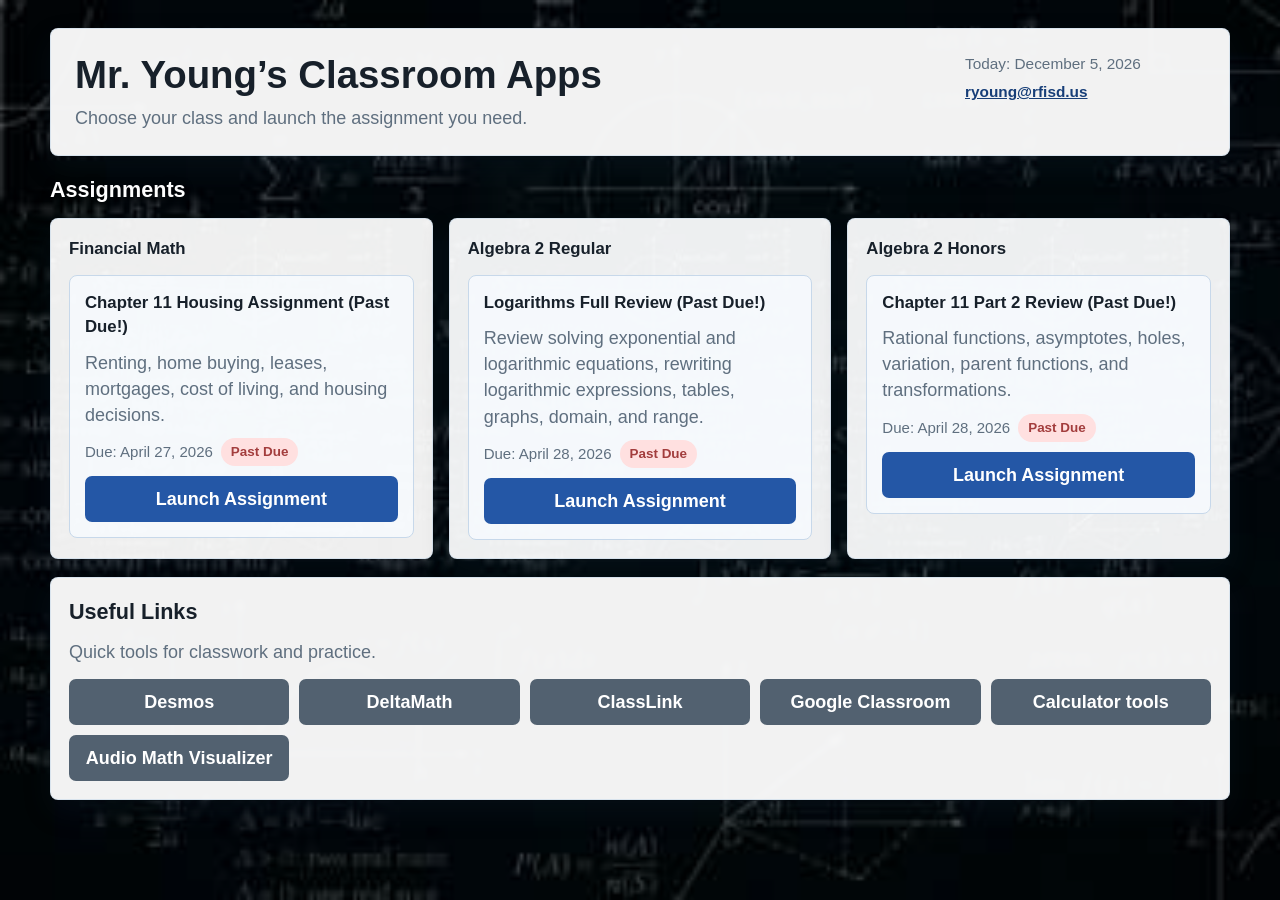
==== index.html @ 144f6362 "Add Audio Math Visualizer to hub useful links" ====
<!doctype html>
<html lang="en">
<head>
  <meta charset="UTF-8">
  <meta name="viewport" content="width=device-width, initial-scale=1">
  <title>Mr. Young&rsquo;s Classroom Apps</title>
  <style>
    :root {
      --bg: #eef4fa;
      --paper: #ffffff;
      --ink: #17202a;
      --muted: #5f6f7f;
      --blue: #2457a6;
      --blue-dark: #173e78;
      --green: #1f7a55;
      --gold: #8a6400;
      --red: #a33d3d;
      --line: #d5e1ed;
      --soft: #f6f9fc;
      --shadow: 0 12px 28px rgba(24, 44, 68, 0.18);
    }

    * {
      box-sizing: border-box;
    }

    body {
      margin: 0;
      min-height: 100vh;
      font-family: Arial, Helvetica, sans-serif;
      color: var(--ink);
      background-color: #101820;
      background-image: url('assets/bg-main.jpg');
      background-size: cover;
      background-position: center;
      background-attachment: fixed;
      background-repeat: no-repeat;
      font-size: 18px;
      line-height: 1.45;
      position: relative;
    }

    body::before {
      content: "";
      position: fixed;
      inset: 0;
      z-index: 0;
      pointer-events: none;
      background: rgba(0, 0, 0, 0.62);
    }

    main {
      width: min(1180px, calc(100% - 28px));
      margin: 0 auto;
      padding: 28px 0;
      position: relative;
      z-index: 1;
    }

    .hero,
    .course-column,
    .links-panel {
      background: rgba(255, 255, 255, 0.95);
      border: 1px solid rgba(213, 225, 237, 0.9);
      border-radius: 8px;
      box-shadow: var(--shadow);
      backdrop-filter: blur(2px);
    }

    .hero {
      padding: 24px;
      margin-bottom: 18px;
      display: grid;
      gap: 16px;
    }

    .hero-top {
      display: flex;
      justify-content: space-between;
      gap: 18px;
      flex-wrap: wrap;
      align-items: flex-start;
    }

    h1,
    h2,
    h3,
    p {
      margin: 0;
    }

    h1 {
      font-size: clamp(1.7rem, 3vw, 2.45rem);
      letter-spacing: 0;
      line-height: 1.15;
    }

    h2 {
      font-size: 1.35rem;
    }

    h3 {
      font-size: 1.05rem;
    }

    .subtitle,
    .muted {
      color: var(--muted);
    }

    .subtitle {
      margin-top: 8px;
    }

    .header-info {
      display: grid;
      gap: 6px;
      min-width: 240px;
      color: var(--muted);
      font-size: 0.96rem;
    }

    .header-info a {
      color: var(--blue-dark);
      font-weight: 700;
    }

    .section-block {
      margin-top: 18px;
    }

    .section-title {
      margin: 0 0 12px;
    }

    .section-block > .section-title {
      color: #ffffff;
      text-shadow: 0 2px 8px rgba(0, 0, 0, 0.55);
    }

    .course-grid {
      display: grid;
      grid-template-columns: repeat(3, minmax(0, 1fr));
      gap: 16px;
    }

    .course-column {
      padding: 18px;
      display: grid;
      gap: 14px;
      align-content: start;
      background:
        linear-gradient(rgba(255, 255, 255, 0.94), rgba(255, 255, 255, 0.94)),
        url('assets/bg-main.jpg') center / cover no-repeat;
    }

    .course-column:nth-child(1) {
      background:
        linear-gradient(rgba(255, 255, 255, 0.93), rgba(255, 255, 255, 0.93)),
        url('assets/bg-finance.jpg') center / cover no-repeat;
    }

    .course-column:nth-child(2),
    .course-column:nth-child(3) {
      background:
        linear-gradient(rgba(255, 255, 255, 0.93), rgba(255, 255, 255, 0.93)),
        url('assets/bg-alg2.jpg') center / cover no-repeat;
    }

    .assignment-list {
      display: grid;
      gap: 12px;
    }

    .assignment-card {
      border: 1px solid #c7d8ea;
      background: rgba(246, 249, 252, 0.97);
      border-radius: 8px;
      padding: 15px;
      display: grid;
      gap: 10px;
    }

    .card-meta {
      display: flex;
      gap: 8px;
      align-items: center;
      flex-wrap: wrap;
      color: var(--muted);
      font-size: 0.94rem;
    }

    .status {
      display: inline-flex;
      align-items: center;
      border-radius: 999px;
      min-height: 28px;
      padding: 4px 10px;
      font-size: 0.84rem;
      font-weight: 700;
      background: #e8eef6;
      color: #33475b;
    }

    .status.upcoming {
      background: #e7f0ff;
      color: var(--blue-dark);
    }

    .status.due-today {
      background: #fff0c2;
      color: var(--gold);
    }

    .status.past-due {
      background: #ffe0e0;
      color: var(--red);
    }

    .launch-link,
    .useful-link {
      display: inline-flex;
      align-items: center;
      justify-content: center;
      min-height: 46px;
      border-radius: 7px;
      padding: 10px 14px;
      color: #ffffff;
      background: var(--blue);
      text-decoration: none;
      font-weight: 700;
    }

    .launch-link:hover,
    .launch-link:focus,
    .useful-link:hover,
    .useful-link:focus {
      background: var(--blue-dark);
      outline: none;
    }

    .empty-note {
      border: 1px dashed #c5d4e4;
      color: var(--muted);
      background: rgba(250, 252, 255, 0.96);
      border-radius: 8px;
      padding: 14px;
    }

    .links-panel {
      padding: 18px;
      display: grid;
      gap: 14px;
    }

    .links-grid {
      display: grid;
      grid-template-columns: repeat(5, minmax(0, 1fr));
      gap: 10px;
    }

    .useful-link {
      background: #526170;
      text-align: center;
    }

    @media (max-width: 920px) {
      .course-grid,
      .links-grid {
        grid-template-columns: 1fr;
      }
    }

    @media (max-width: 640px) {
      body {
        font-size: 17px;
      }

      main {
        padding: 18px 0;
      }

      .hero,
      .course-column,
      .links-panel {
        padding: 16px;
      }
    }
  </style>
  <script>
    // ===== EDIT ASSIGNMENT DATA HERE =====
    // Financial Math assignments
    const financialMathAssignments = [
      {
        title: 'Chapter 11 Housing Assignment',
        description: 'Renting, home buying, leases, mortgages, cost of living, and housing decisions.',
        link: '/classroom-apps/chapter-11-assignment/',
        dueDate: '2026-04-27'
      }
    ];

    // Algebra 2 Regular assignments
    const algebra2RegularAssignments = [
      {
        title: 'Logarithms Full Review',
        description: 'Review solving exponential and logarithmic equations, rewriting logarithmic expressions, tables, graphs, domain, and range.',
        link: 'algebra-2-regular-logarithms-review/',
        dueDate: '2026-04-28'
      }
    ];

    // Algebra 2 Honors assignments
    const algebra2HonorsAssignments = [
      {
        title: 'Chapter 11 Part 2 Review',
        description: 'Rational functions, asymptotes, holes, variation, parent functions, and transformations.',
        link: 'algebra-2-honors-ch11-part-2-review/',
        dueDate: '2026-04-28'
      }
    ];

    const courseSections = [
      { title: 'Financial Math', assignments: financialMathAssignments },
      { title: 'Algebra 2 Regular', assignments: algebra2RegularAssignments },
      { title: 'Algebra 2 Honors', assignments: algebra2HonorsAssignments }
    ];

    const usefulLinks = [
      { title: 'Desmos', link: 'https://www.desmos.com/calculator' },
      { title: 'DeltaMath', link: 'https://www.deltamath.com/' },
      { title: 'ClassLink', link: '#' },
      { title: 'Google Classroom', link: 'https://classroom.google.com/' },
      { title: 'Calculator tools', link: '#' },
      {
        title: 'Audio Math Visualizer',
        description: 'Upload an MP3 or WAV file and watch math-inspired visuals react to the sound.',
        link: 'audio-math-visualizer/'
      }
    ];
    // ===== END EDITABLE DATA =====

    function localDateFromInput(dateText) {
      const parts = dateText.split('-').map(Number);
      return new Date(parts[0], parts[1] - 1, parts[2]);
    }

    function startOfToday() {
      const now = new Date();
      return new Date(now.getFullYear(), now.getMonth(), now.getDate());
    }

    function formatDate(dateText) {
      return localDateFromInput(dateText).toLocaleDateString(undefined, {
        year: 'numeric',
        month: 'long',
        day: 'numeric'
      });
    }

    function assignmentStatus(dueDate) {
      const today = startOfToday().getTime();
      const due = localDateFromInput(dueDate).getTime();
      if (due > today) return { label: 'Upcoming', className: 'upcoming' };
      if (due === today) return { label: 'Due Today', className: 'due-today' };
      return { label: 'Past Due', className: 'past-due' };
    }

    function escapeHtml(value) {
      return String(value).replace(/[&<>\"']/g, character => ({
        '&': '&amp;',
        '<': '&lt;',
        '>': '&gt;',
        '"': '&quot;',
        "'": '&#39;'
      }[character]));
    }

    function renderAssignments() {
      const container = document.getElementById('assignmentColumns');
      container.innerHTML = courseSections.map(section => {
        const cards = section.assignments.length
          ? section.assignments.map(assignment => {
              const status = assignmentStatus(assignment.dueDate);
              const pastDueTitle = status.className === 'past-due' ? ' (Past Due!)' : '';
              return `
                <article class="assignment-card">
                  <h3>${escapeHtml(assignment.title)}${pastDueTitle}</h3>
                  <p class="muted">${escapeHtml(assignment.description)}</p>
                  <div class="card-meta">
                    <span>Due: ${escapeHtml(formatDate(assignment.dueDate))}</span>
                    <span class="status ${status.className}">${status.label}</span>
                  </div>
                  <a class="launch-link" href="${escapeHtml(assignment.link)}" target="_blank" rel="noopener noreferrer">Launch Assignment</a>
                </article>
              `;
            }).join('')
          : '<p class="empty-note">No assignments posted yet.</p>';

        return `
          <section class="course-column" aria-label="${escapeHtml(section.title)} assignments">
            <h3>${escapeHtml(section.title)}</h3>
            <div class="assignment-list">${cards}</div>
          </section>
        `;
      }).join('');
    }

    function renderUsefulLinks() {
      document.getElementById('usefulLinks').innerHTML = usefulLinks.map(item => (
        `<a class="useful-link" href="${escapeHtml(item.link)}" target="_blank" rel="noopener noreferrer" title="${escapeHtml(item.description || item.title)}" aria-label="${escapeHtml(item.description || item.title)}">${escapeHtml(item.title)}</a>`
      )).join('');
    }

    function renderToday() {
      const today = new Date();
      document.getElementById('todayText').textContent = 'Today: ' + today.toLocaleDateString(undefined, {
        year: 'numeric',
        month: 'long',
        day: 'numeric'
      });
    }

    document.addEventListener('DOMContentLoaded', () => {
      renderToday();
      renderAssignments();
      renderUsefulLinks();
    });
  </script>
</head>
<body>
  <main>
    <header class="hero" aria-labelledby="page-title">
      <div class="hero-top">
        <div>
          <h1 id="page-title">Mr. Young&rsquo;s Classroom Apps</h1>
          <p class="subtitle">Choose your class and launch the assignment you need.</p>
        </div>
        <div class="header-info" aria-label="Teacher contact and date">
          <span id="todayText">Today</span>
          <a href="mailto:ryoung@rfisd.us" target="_blank" rel="noopener noreferrer">ryoung@rfisd.us</a>
        </div>
      </div>
    </header>

    <section class="section-block" aria-labelledby="assignments-title">
      <h2 class="section-title" id="assignments-title">Assignments</h2>
      <div class="course-grid" id="assignmentColumns"></div>
    </section>

    <section class="section-block links-panel" aria-labelledby="links-title">
      <div>
        <h2 class="section-title" id="links-title">Useful Links</h2>
        <p class="muted">Quick tools for classwork and practice.</p>
      </div>
      <div class="links-grid" id="usefulLinks"></div>
    </section>
  </main>
</body>
</html>
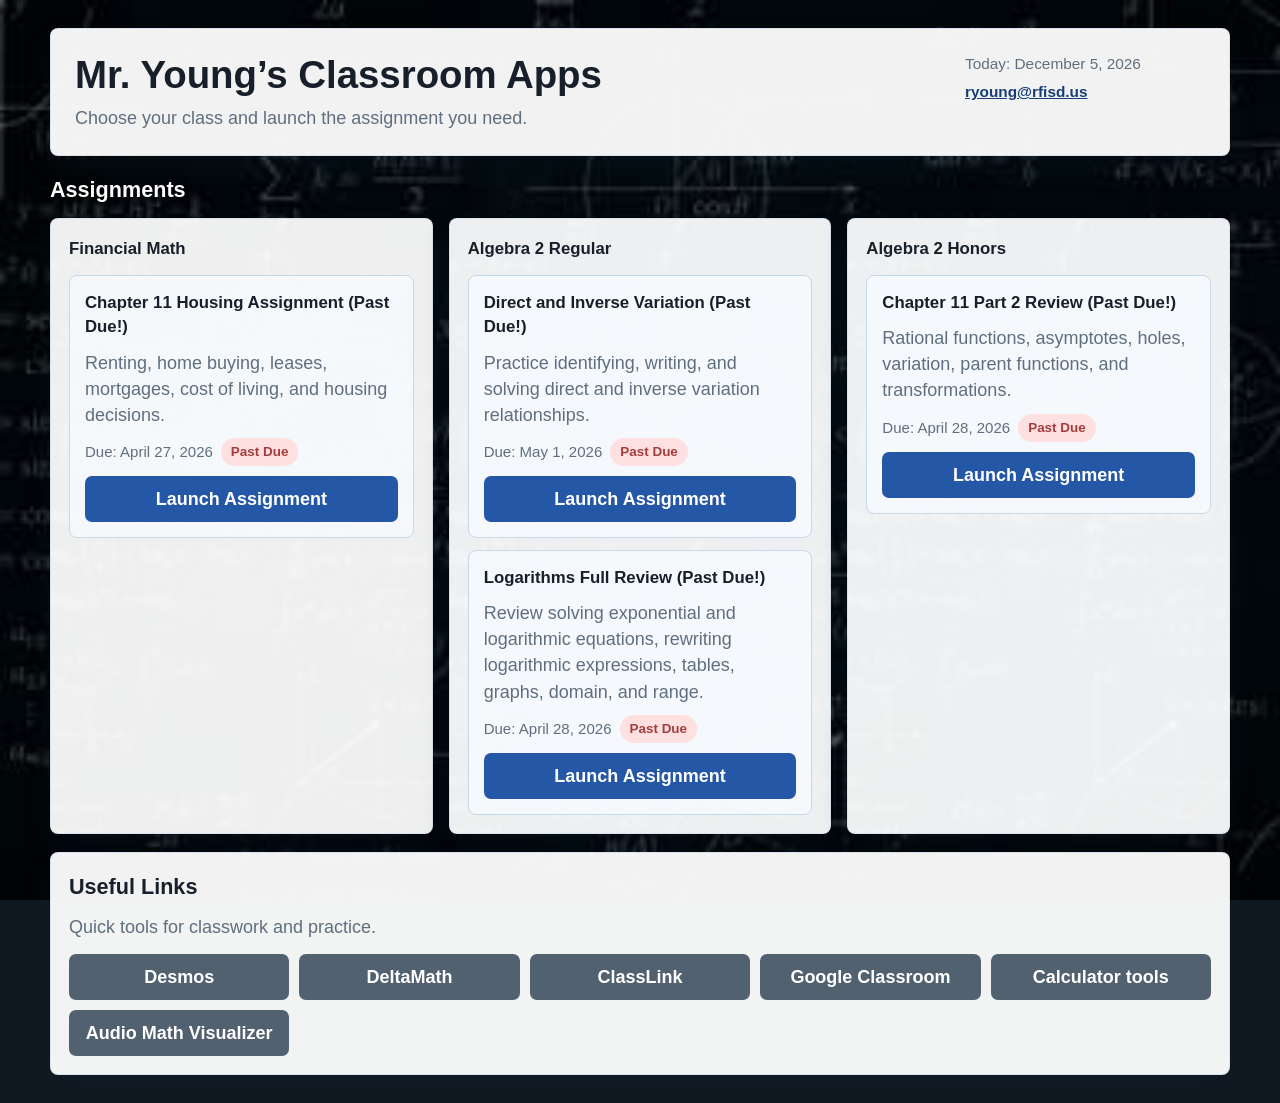
==== commit bf04ce3d: "Add direct and inverse variation to hub" ====
--- a/index.html
+++ b/index.html
@@ -301,6 +301,12 @@
 
     // Algebra 2 Regular assignments
     const algebra2RegularAssignments = [
+      {
+        title: 'Direct and Inverse Variation',
+        description: 'Practice identifying, writing, and solving direct and inverse variation relationships.',
+        link: 'algebra-2-regular-direct-inverse-variation/',
+        dueDate: '2026-05-01'
+      },
       {
         title: 'Logarithms Full Review',
         description: 'Review solving exponential and logarithmic equations, rewriting logarithmic expressions, tables, graphs, domain, and range.',
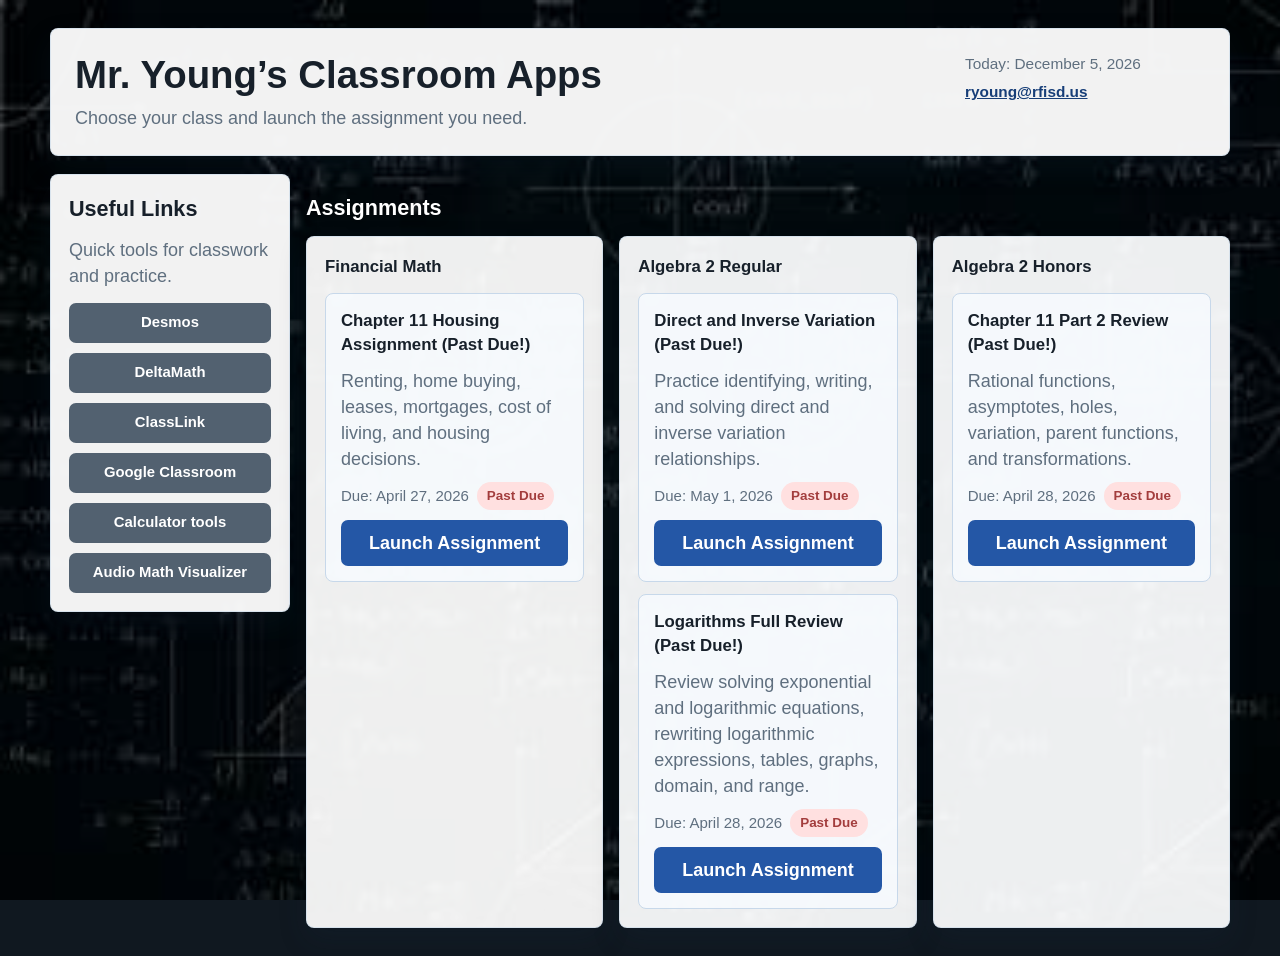
==== commit 03747eb3: "Move useful links to sidebar" ====
--- a/index.html
+++ b/index.html
@@ -129,6 +129,14 @@
       margin-top: 18px;
     }
 
+    .dashboard-layout {
+      margin-top: 18px;
+      display: grid;
+      grid-template-columns: minmax(190px, 240px) minmax(0, 1fr);
+      gap: 16px;
+      align-items: start;
+    }
+
     .section-title {
       margin: 0 0 12px;
     }
@@ -259,14 +267,35 @@
       gap: 10px;
     }
 
+    .sidebar-links .links-grid {
+      grid-template-columns: 1fr;
+    }
+
+    .sidebar-links .useful-link {
+      min-height: 40px;
+      padding: 8px 10px;
+      font-size: 0.93rem;
+    }
+
     .useful-link {
       background: #526170;
       text-align: center;
     }
 
     @media (max-width: 920px) {
-      .course-grid,
+      .dashboard-layout {
+        grid-template-columns: 1fr;
+      }
+
+      .course-grid {
+        grid-template-columns: 1fr;
+      }
+
       .links-grid {
+        grid-template-columns: repeat(2, minmax(0, 1fr));
+      }
+
+      .sidebar-links .links-grid {
         grid-template-columns: 1fr;
       }
     }
@@ -448,18 +477,20 @@
       </div>
     </header>
 
-    <section class="section-block" aria-labelledby="assignments-title">
-      <h2 class="section-title" id="assignments-title">Assignments</h2>
-      <div class="course-grid" id="assignmentColumns"></div>
-    </section>
-
-    <section class="section-block links-panel" aria-labelledby="links-title">
-      <div>
-        <h2 class="section-title" id="links-title">Useful Links</h2>
-        <p class="muted">Quick tools for classwork and practice.</p>
-      </div>
-      <div class="links-grid" id="usefulLinks"></div>
-    </section>
+    <div class="dashboard-layout">
+      <aside class="links-panel sidebar-links" aria-labelledby="links-title">
+        <div>
+          <h2 class="section-title" id="links-title">Useful Links</h2>
+          <p class="muted">Quick tools for classwork and practice.</p>
+        </div>
+        <div class="links-grid" id="usefulLinks"></div>
+      </aside>
+
+      <section class="section-block assignments-panel" aria-labelledby="assignments-title">
+        <h2 class="section-title" id="assignments-title">Assignments</h2>
+        <div class="course-grid" id="assignmentColumns"></div>
+      </section>
+    </div>
   </main>
 </body>
 </html>
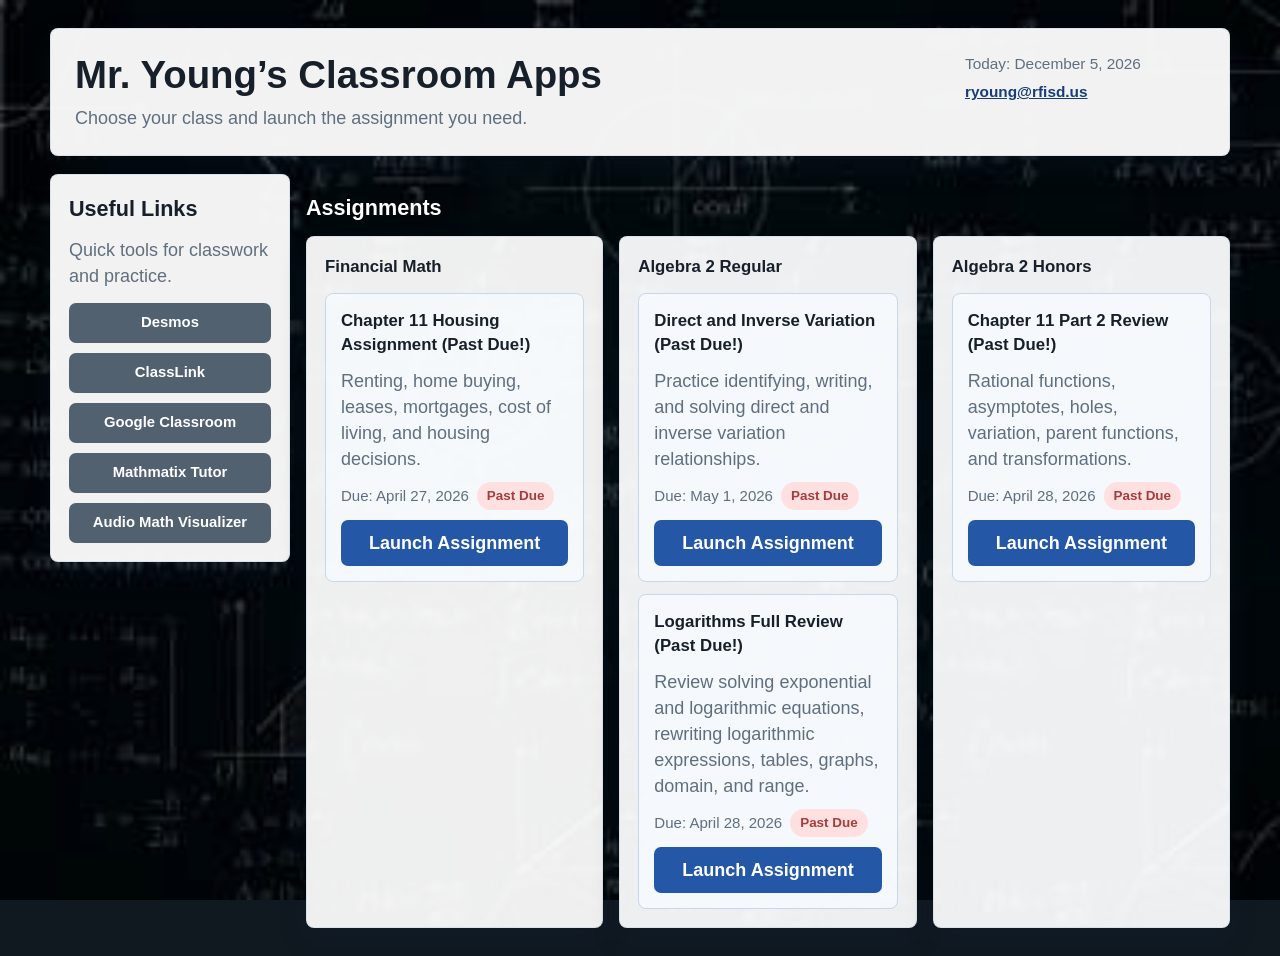
==== commit 640c287e: "Update useful links" ====
--- a/index.html
+++ b/index.html
@@ -362,10 +362,13 @@
 
     const usefulLinks = [
       { title: 'Desmos', link: 'https://www.desmos.com/calculator' },
-      { title: 'DeltaMath', link: 'https://www.deltamath.com/' },
-      { title: 'ClassLink', link: '#' },
+      { title: 'ClassLink', link: 'https://myapps.classlink.com/home' },
       { title: 'Google Classroom', link: 'https://classroom.google.com/' },
-      { title: 'Calculator tools', link: '#' },
+      {
+        title: 'Mathmatix Tutor',
+        description: 'Learning-focused math tutor for guided help without just giving answers.',
+        link: 'https://www.mathmatix.ai/'
+      },
       {
         title: 'Audio Math Visualizer',
         description: 'Upload an MP3 or WAV file and watch math-inspired visuals react to the sound.',
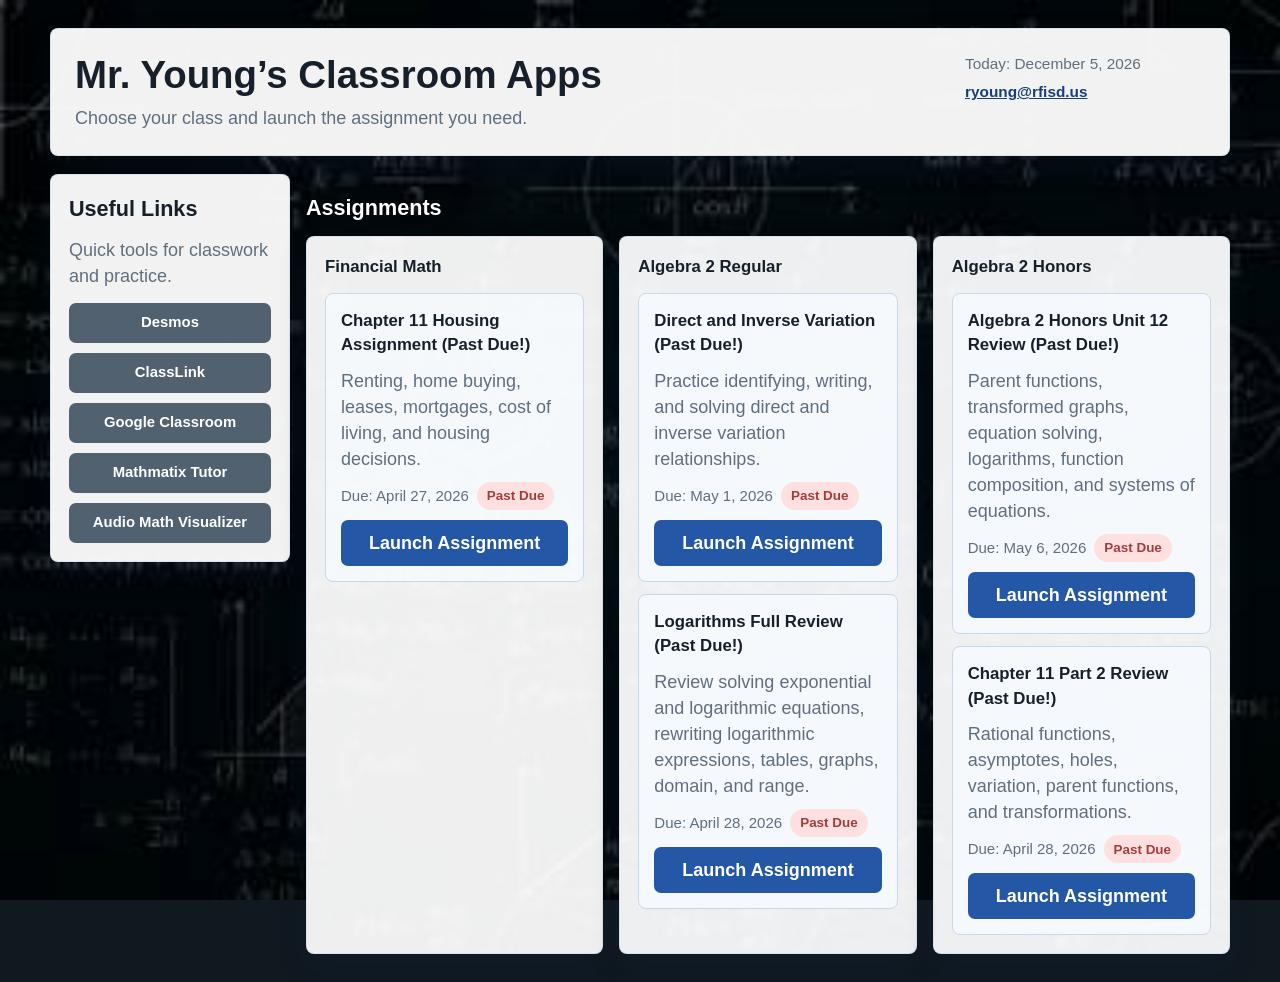
==== commit 3700bccb: "Add Algebra 2 Honors Unit 12 Review to hub" ====
--- a/index.html
+++ b/index.html
@@ -346,6 +346,12 @@
 
     // Algebra 2 Honors assignments
     const algebra2HonorsAssignments = [
+      {
+        title: 'Algebra 2 Honors Unit 12 Review',
+        description: 'Parent functions, transformed graphs, equation solving, logarithms, function composition, and systems of equations.',
+        link: 'algebra-2-honors-unit-12-review/',
+        dueDate: '2026-05-06'
+      },
       {
         title: 'Chapter 11 Part 2 Review',
         description: 'Rational functions, asymptotes, holes, variation, parent functions, and transformations.',
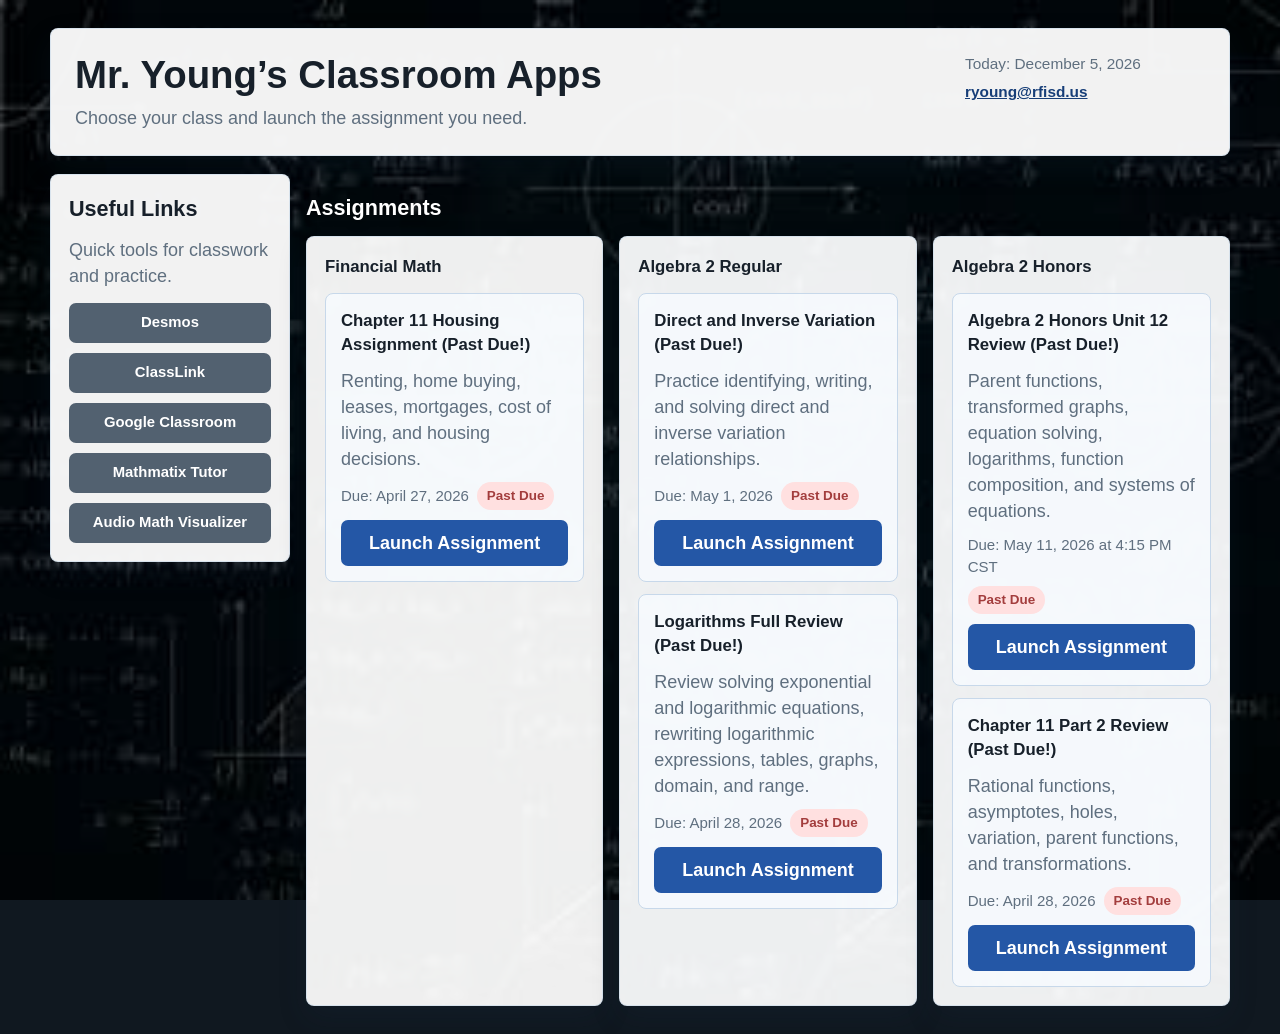
==== commit a80499c0: "Update Unit 12 Honors review due date" ====
--- a/index.html
+++ b/index.html
@@ -350,7 +350,8 @@
         title: 'Algebra 2 Honors Unit 12 Review',
         description: 'Parent functions, transformed graphs, equation solving, logarithms, function composition, and systems of equations.',
         link: 'algebra-2-honors-unit-12-review/',
-        dueDate: '2026-05-06'
+        dueDate: '2026-05-11T16:15:00-06:00',
+        dueDateLabel: 'May 11, 2026 at 4:15 PM CST'
       },
       {
         title: 'Chapter 11 Part 2 Review',
@@ -384,7 +385,8 @@
     // ===== END EDITABLE DATA =====
 
     function localDateFromInput(dateText) {
-      const parts = dateText.split('-').map(Number);
+      const [datePart] = dateText.split('T');
+      const parts = datePart.split('-').map(Number);
       return new Date(parts[0], parts[1] - 1, parts[2]);
     }
 
@@ -393,7 +395,8 @@
       return new Date(now.getFullYear(), now.getMonth(), now.getDate());
     }
 
-    function formatDate(dateText) {
+    function formatDate(dateText, dueDateLabel) {
+      if (dueDateLabel) return dueDateLabel;
       return localDateFromInput(dateText).toLocaleDateString(undefined, {
         year: 'numeric',
         month: 'long',
@@ -431,7 +434,7 @@
                   <h3>${escapeHtml(assignment.title)}${pastDueTitle}</h3>
                   <p class="muted">${escapeHtml(assignment.description)}</p>
                   <div class="card-meta">
-                    <span>Due: ${escapeHtml(formatDate(assignment.dueDate))}</span>
+                    <span>Due: ${escapeHtml(formatDate(assignment.dueDate, assignment.dueDateLabel))}</span>
                     <span class="status ${status.className}">${status.label}</span>
                   </div>
                   <a class="launch-link" href="${escapeHtml(assignment.link)}" target="_blank" rel="noopener noreferrer">Launch Assignment</a>
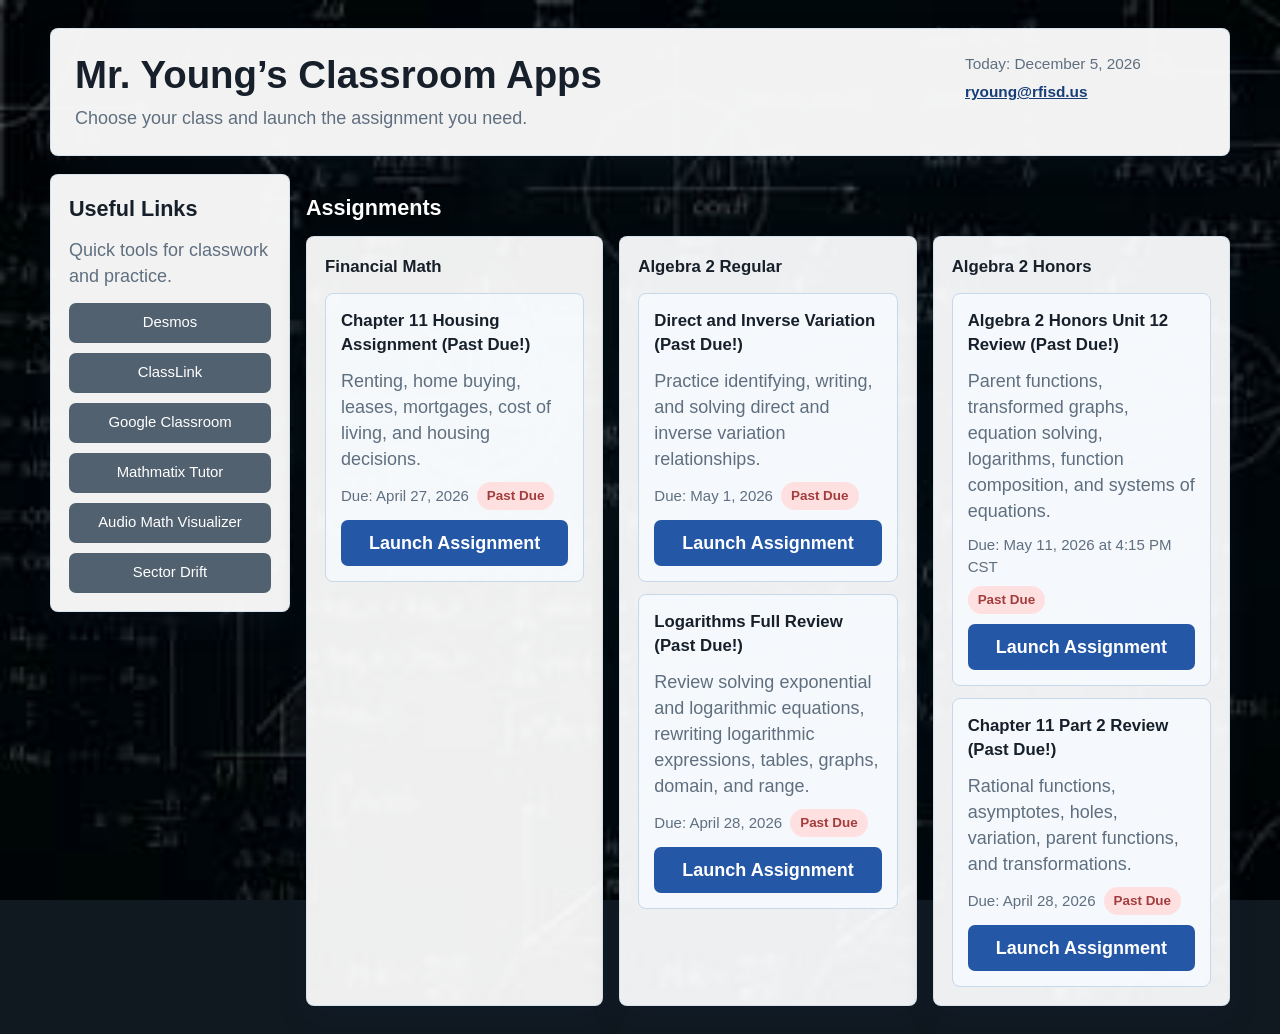
==== commit dd286174: "Add Sector Drift hub PIN gate" ====
--- a/index.html
+++ b/index.html
@@ -280,6 +280,88 @@
     .useful-link {
       background: #526170;
       text-align: center;
+      border: 0;
+      cursor: pointer;
+      font: inherit;
+    }
+
+    .modal-overlay {
+      position: fixed;
+      inset: 0;
+      z-index: 10;
+      display: flex;
+      align-items: center;
+      justify-content: center;
+      padding: 18px;
+      background: rgba(0, 0, 0, 0.64);
+    }
+
+    .modal-overlay[hidden] {
+      display: none;
+    }
+
+    .pin-modal {
+      width: min(420px, 100%);
+      border: 1px solid rgba(213, 225, 237, 0.95);
+      border-radius: 8px;
+      background: rgba(255, 255, 255, 0.98);
+      box-shadow: var(--shadow);
+      padding: 20px;
+      display: grid;
+      gap: 14px;
+    }
+
+    .pin-modal label {
+      display: grid;
+      gap: 6px;
+      color: var(--muted);
+      font-weight: 700;
+    }
+
+    .pin-modal input {
+      width: 100%;
+      min-height: 46px;
+      border: 1px solid #c7d8ea;
+      border-radius: 7px;
+      padding: 9px 12px;
+      font: inherit;
+      color: var(--ink);
+      background: var(--soft);
+    }
+
+    .pin-actions {
+      display: flex;
+      gap: 10px;
+      flex-wrap: wrap;
+      justify-content: flex-end;
+    }
+
+    .pin-button {
+      min-height: 42px;
+      border: 0;
+      border-radius: 7px;
+      padding: 9px 14px;
+      color: #ffffff;
+      background: var(--blue);
+      font: inherit;
+      font-weight: 700;
+      cursor: pointer;
+    }
+
+    .pin-button.secondary {
+      background: #526170;
+    }
+
+    .pin-button:hover,
+    .pin-button:focus {
+      background: var(--blue-dark);
+      outline: none;
+    }
+
+    .pin-message {
+      min-height: 1.45em;
+      color: var(--red);
+      font-weight: 700;
     }
 
     @media (max-width: 920px) {
@@ -367,6 +449,9 @@
       { title: 'Algebra 2 Honors', assignments: algebra2HonorsAssignments }
     ];
 
+    const SECTOR_DRIFT_PIN = "4242";
+    const SECTOR_DRIFT_URL = 'games/sector-drift/';
+
     const usefulLinks = [
       { title: 'Desmos', link: 'https://www.desmos.com/calculator' },
       { title: 'ClassLink', link: 'https://myapps.classlink.com/home' },
@@ -380,6 +465,12 @@
         title: 'Audio Math Visualizer',
         description: 'Upload an MP3 or WAV file and watch math-inspired visuals react to the sound.',
         link: 'audio-math-visualizer/'
+      },
+      {
+        title: 'Sector Drift',
+        description: 'Enter the launch code to open Sector Drift.',
+        link: SECTOR_DRIFT_URL,
+        requiresPin: true
       }
     ];
     // ===== END EDITABLE DATA =====
@@ -453,9 +544,56 @@
     }
 
     function renderUsefulLinks() {
-      document.getElementById('usefulLinks').innerHTML = usefulLinks.map(item => (
-        `<a class="useful-link" href="${escapeHtml(item.link)}" target="_blank" rel="noopener noreferrer" title="${escapeHtml(item.description || item.title)}" aria-label="${escapeHtml(item.description || item.title)}">${escapeHtml(item.title)}</a>`
-      )).join('');
+      document.getElementById('usefulLinks').innerHTML = usefulLinks.map(item => {
+        const title = escapeHtml(item.title);
+        const description = escapeHtml(item.description || item.title);
+
+        if (item.requiresPin) {
+          return `<button class="useful-link" type="button" data-sector-drift-gate title="${description}" aria-label="${description}">${title}</button>`;
+        }
+
+        return `<a class="useful-link" href="${escapeHtml(item.link)}" target="_blank" rel="noopener noreferrer" title="${description}" aria-label="${description}">${title}</a>`;
+      }).join('');
+    }
+
+    function openSectorDriftGate() {
+      const modal = document.getElementById('sectorDriftModal');
+      const input = document.getElementById('sectorDriftPin');
+      document.getElementById('sectorDriftMessage').textContent = '';
+      input.value = '';
+      modal.hidden = false;
+      input.focus();
+    }
+
+    function closeSectorDriftGate() {
+      document.getElementById('sectorDriftModal').hidden = true;
+    }
+
+    function submitSectorDriftPin(event) {
+      event.preventDefault();
+      const input = document.getElementById('sectorDriftPin');
+      const message = document.getElementById('sectorDriftMessage');
+
+      if (input.value.trim() === SECTOR_DRIFT_PIN) {
+        window.location.href = SECTOR_DRIFT_URL;
+        return;
+      }
+
+      message.textContent = 'Access denied. Ask Mr. Young for the launch code.';
+      input.select();
+    }
+
+    function setupSectorDriftGate() {
+      document.getElementById('usefulLinks').addEventListener('click', event => {
+        const gateButton = event.target.closest('[data-sector-drift-gate]');
+        if (gateButton) openSectorDriftGate();
+      });
+
+      document.getElementById('sectorDriftForm').addEventListener('submit', submitSectorDriftPin);
+      document.getElementById('sectorDriftCancel').addEventListener('click', closeSectorDriftGate);
+      document.getElementById('sectorDriftModal').addEventListener('click', event => {
+        if (event.target.id === 'sectorDriftModal') closeSectorDriftGate();
+      });
     }
 
     function renderToday() {
@@ -471,6 +609,7 @@
       renderToday();
       renderAssignments();
       renderUsefulLinks();
+      setupSectorDriftGate();
     });
   </script>
 </head>
@@ -504,5 +643,21 @@
       </section>
     </div>
   </main>
+
+  <div class="modal-overlay" id="sectorDriftModal" hidden>
+    <form class="pin-modal" id="sectorDriftForm" aria-labelledby="sector-drift-title">
+      <h2 id="sector-drift-title">Sector Drift Launch Code</h2>
+      <p class="muted">Enter the classroom PIN before opening Sector Drift.</p>
+      <label for="sectorDriftPin">
+        Launch code
+        <input id="sectorDriftPin" name="sectorDriftPin" type="password" inputmode="numeric" autocomplete="off">
+      </label>
+      <p class="pin-message" id="sectorDriftMessage" aria-live="polite"></p>
+      <div class="pin-actions">
+        <button class="pin-button secondary" type="button" id="sectorDriftCancel">Cancel</button>
+        <button class="pin-button" type="submit">Launch</button>
+      </div>
+    </form>
+  </div>
 </body>
 </html>
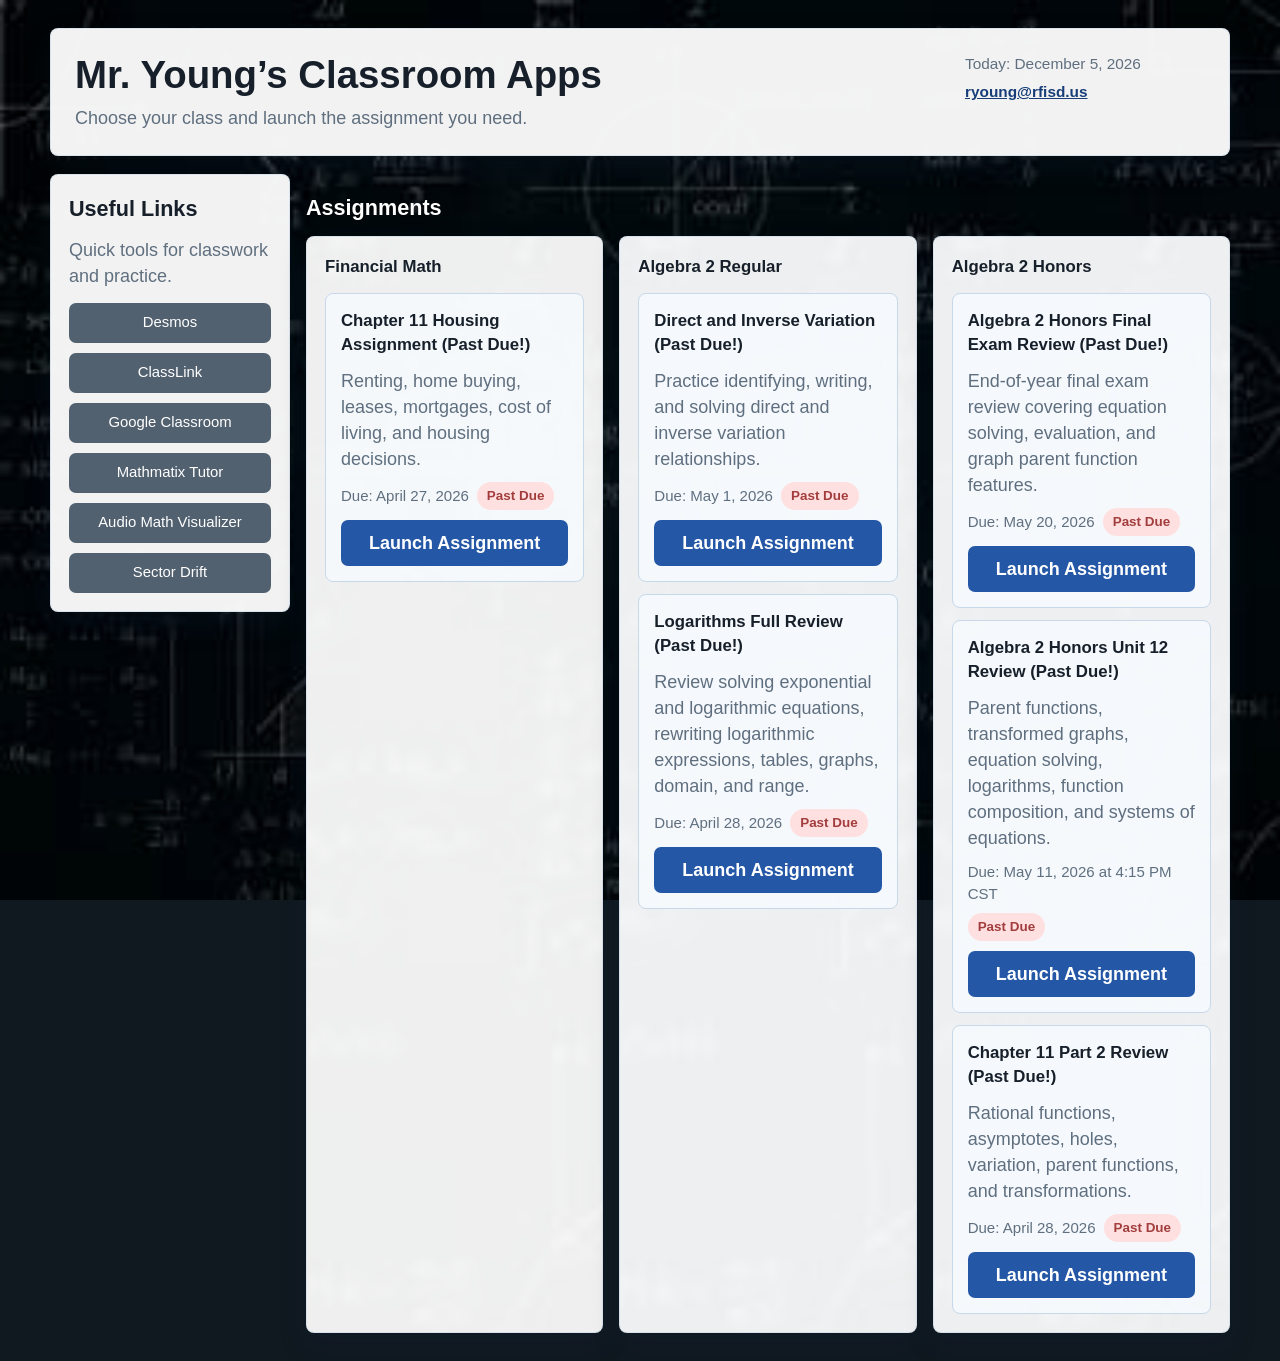
==== commit 67ced511: "Add final exam review link to classroom apps hub" ====
--- a/index.html
+++ b/index.html
@@ -428,6 +428,12 @@
 
     // Algebra 2 Honors assignments
     const algebra2HonorsAssignments = [
+      {
+        title: 'Algebra 2 Honors Final Exam Review',
+        description: 'End-of-year final exam review covering equation solving, evaluation, and graph parent function features.',
+        link: 'algebra-2-honors-final-exam-review/',
+        dueDate: '2026-05-20'
+      },
       {
         title: 'Algebra 2 Honors Unit 12 Review',
         description: 'Parent functions, transformed graphs, equation solving, logarithms, function composition, and systems of equations.',
